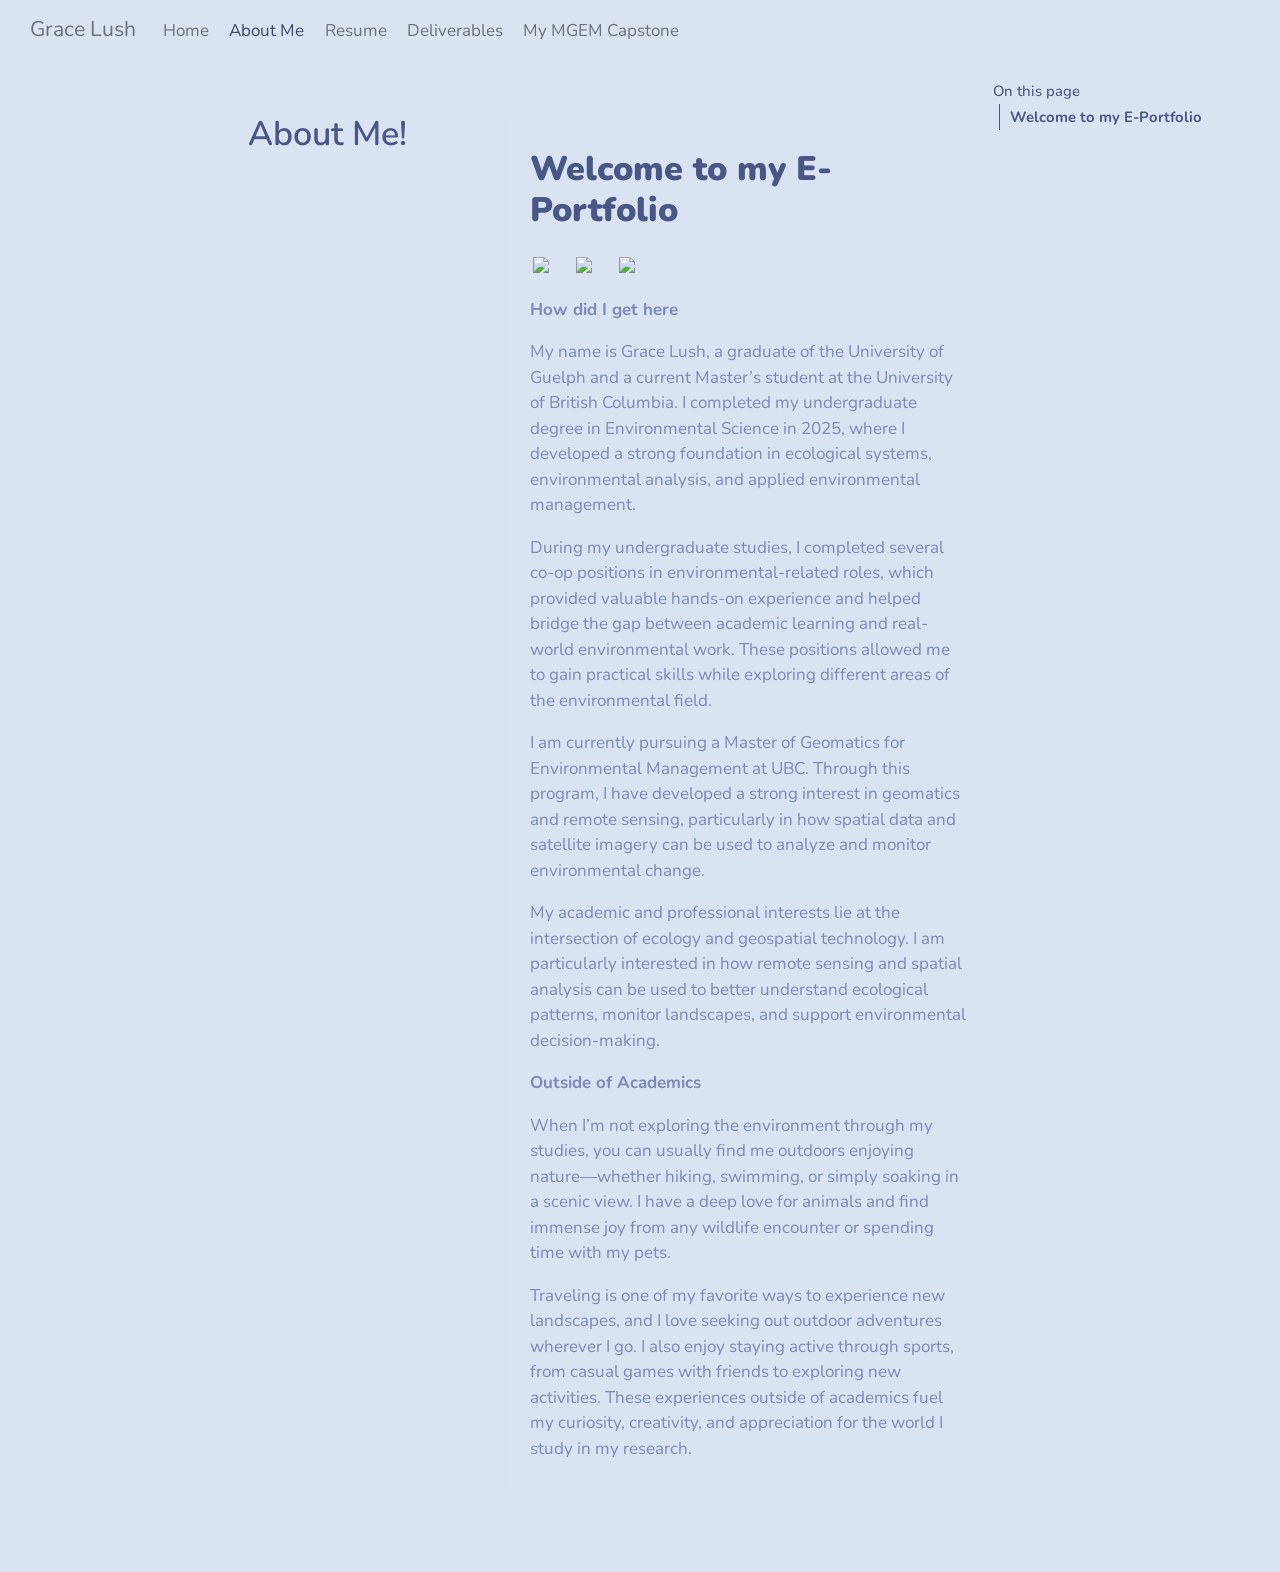
==== aboutme.html @ a7ea05d6 "change" ====
<!DOCTYPE html>
<html xmlns="http://www.w3.org/1999/xhtml" lang="en" xml:lang="en"><head>

<meta charset="utf-8">
<meta name="generator" content="quarto-1.8.27">

<meta name="viewport" content="width=device-width, initial-scale=1.0, user-scalable=yes">


<title>About Me! – Grace Lush</title>
<style>
code{white-space: pre-wrap;}
span.smallcaps{font-variant: small-caps;}
div.columns{display: flex; gap: min(4vw, 1.5em);}
div.column{flex: auto; overflow-x: auto;}
div.hanging-indent{margin-left: 1.5em; text-indent: -1.5em;}
ul.task-list{list-style: none;}
ul.task-list li input[type="checkbox"] {
  width: 0.8em;
  margin: 0 0.8em 0.2em -1em; /* quarto-specific, see https://github.com/quarto-dev/quarto-cli/issues/4556 */ 
  vertical-align: middle;
}
</style>


<script src="site_libs/quarto-nav/quarto-nav.js"></script>
<script src="site_libs/quarto-nav/headroom.min.js"></script>
<script src="site_libs/clipboard/clipboard.min.js"></script>
<script src="site_libs/quarto-search/autocomplete.umd.js"></script>
<script src="site_libs/quarto-search/fuse.min.js"></script>
<script src="site_libs/quarto-search/quarto-search.js"></script>
<meta name="quarto:offset" content="./">
<script src="site_libs/quarto-html/quarto.js" type="module"></script>
<script src="site_libs/quarto-html/tabsets/tabsets.js" type="module"></script>
<script src="site_libs/quarto-html/axe/axe-check.js" type="module"></script>
<script src="site_libs/quarto-html/popper.min.js"></script>
<script src="site_libs/quarto-html/tippy.umd.min.js"></script>
<link href="site_libs/quarto-html/tippy.css" rel="stylesheet">
<link href="site_libs/quarto-html/quarto-syntax-highlighting-ed96de9b727972fe78a7b5d16c58bf87.css" rel="stylesheet" id="quarto-text-highlighting-styles">
<script src="site_libs/bootstrap/bootstrap.min.js"></script>
<link href="site_libs/bootstrap/bootstrap-icons.css" rel="stylesheet">
<link href="site_libs/bootstrap/bootstrap-9dd7bf4d922e1fb5065d7fea8f52941c.min.css" rel="stylesheet" append-hash="true" id="quarto-bootstrap" data-mode="light">
<script id="quarto-search-options" type="application/json">{
  "location": "navbar",
  "copy-button": false,
  "collapse-after": 3,
  "panel-placement": "end",
  "type": "overlay",
  "limit": 50,
  "keyboard-shortcut": [
    "f",
    "/",
    "s"
  ],
  "show-item-context": false,
  "language": {
    "search-no-results-text": "No results",
    "search-matching-documents-text": "matching documents",
    "search-copy-link-title": "Copy link to search",
    "search-hide-matches-text": "Hide additional matches",
    "search-more-match-text": "more match in this document",
    "search-more-matches-text": "more matches in this document",
    "search-clear-button-title": "Clear",
    "search-text-placeholder": "",
    "search-detached-cancel-button-title": "Cancel",
    "search-submit-button-title": "Submit",
    "search-label": "Search"
  }
}</script>


<link rel="stylesheet" href="styles.css">
</head>

<body class="nav-fixed quarto-light">

<div id="quarto-search-results"></div>
  <header id="quarto-header" class="headroom fixed-top">
    <nav class="navbar navbar-expand-lg " data-bs-theme="dark">
      <div class="navbar-container container-fluid">
      <div class="navbar-brand-container mx-auto">
    <a class="navbar-brand" href="./index.html">
    <span class="navbar-title">Grace Lush</span>
    </a>
  </div>
            <div id="quarto-search" class="" title="Search"></div>
          <button class="navbar-toggler" type="button" data-bs-toggle="collapse" data-bs-target="#navbarCollapse" aria-controls="navbarCollapse" role="menu" aria-expanded="false" aria-label="Toggle navigation" onclick="if (window.quartoToggleHeadroom) { window.quartoToggleHeadroom(); }">
  <span class="navbar-toggler-icon"></span>
</button>
          <div class="collapse navbar-collapse" id="navbarCollapse">
            <ul class="navbar-nav navbar-nav-scroll me-auto">
  <li class="nav-item">
    <a class="nav-link" href="./index.html"> 
<span class="menu-text">Home</span></a>
  </li>  
  <li class="nav-item">
    <a class="nav-link active" href="./aboutme.html" aria-current="page"> 
<span class="menu-text">About Me</span></a>
  </li>  
  <li class="nav-item">
    <a class="nav-link" href="./resume.html"> 
<span class="menu-text">Resume</span></a>
  </li>  
  <li class="nav-item">
    <a class="nav-link" href="./publications.html"> 
<span class="menu-text">Deliverables</span></a>
  </li>  
  <li class="nav-item">
    <a class="nav-link" href="./content.html"> 
<span class="menu-text">My MGEM Capstone</span></a>
  </li>  
</ul>
          </div> <!-- /navcollapse -->
            <div class="quarto-navbar-tools">
</div>
      </div> <!-- /container-fluid -->
    </nav>
</header>
<!-- content -->
<div id="quarto-content" class="quarto-container page-columns page-rows-contents page-layout-article page-navbar">
<!-- sidebar -->
<!-- margin-sidebar -->
    <div id="quarto-margin-sidebar" class="sidebar margin-sidebar">
        <nav id="TOC" role="doc-toc" class="toc-active">
    <h2 id="toc-title">On this page</h2>
  <ul>
  <li><a href="#welcome-to-my-e-portfolio" id="toc-welcome-to-my-e-portfolio" class="nav-link active" data-scroll-target="#welcome-to-my-e-portfolio"><strong>Welcome to my E-Portfolio</strong></a></li>
  </ul>
</nav>
    </div>
<!-- main -->
<div class="quarto-about-trestles">
  <div class="about-entity">
<header id="title-block-header" class="quarto-title-block default">
<div class="quarto-title">
<h1 class="title">About Me!</h1>
</div>
<div class="quarto-title-meta">
  </div>
</header>
  </div>
  <div class="about-contents"><main class="content" id="quarto-document-content">

<section id="welcome-to-my-e-portfolio" class="level1">
<h1><strong>Welcome to my E-Portfolio</strong></h1>
<div class="grid quarto-layout-panel" data-layout-ncol="3">
<div class="quarto-layout-row">
<div class="quarto-layout-cell" style="flex-basis: 33.3%;justify-content: center;">
<p><img src="C:/Users/lushg123.stu/Desktop/GIT/E-Portfolio/images/penny1.png" class="img-fluid"></p>
</div>
<div class="quarto-layout-cell" style="flex-basis: 33.3%;justify-content: center;">
<p><img src="C:/Users/lushg123.stu/Desktop/GIT/E-Portfolio/images/grad.jpeg" class="img-fluid"></p>
</div>
<div class="quarto-layout-cell" style="flex-basis: 33.3%;justify-content: center;">
<p><img src="C:/Users/lushg123.stu/Desktop/GIT/E-Portfolio/images/Photos%20for%20portfolio/processed-0AF6773D-BD33-40F9-88D4-9371A02CCCED.jpeg" class="img-fluid"></p>
</div>
</div>
</div>
<p><strong>How did I get here</strong></p>
<p>My name is Grace Lush, a graduate of the University of Guelph and a current Master’s student at the University of British Columbia. I completed my undergraduate degree in Environmental Science in 2025, where I developed a strong foundation in ecological systems, environmental analysis, and applied environmental management.</p>
<p>During my undergraduate studies, I completed several co-op positions in environmental-related roles, which provided valuable hands-on experience and helped bridge the gap between academic learning and real-world environmental work. These positions allowed me to gain practical skills while exploring different areas of the environmental field.</p>
<p>I am currently pursuing a Master of Geomatics for Environmental Management at UBC. Through this program, I have developed a strong interest in geomatics and remote sensing, particularly in how spatial data and satellite imagery can be used to analyze and monitor environmental change.</p>
<p>My academic and professional interests lie at the intersection of ecology and geospatial technology. I am particularly interested in how remote sensing and spatial analysis can be used to better understand ecological patterns, monitor landscapes, and support environmental decision-making.</p>
<p><strong>Outside of Academics</strong></p>
<p>When I’m not exploring the environment through my studies, you can usually find me outdoors enjoying nature—whether hiking, swimming, or simply soaking in a scenic view. I have a deep love for animals and find immense joy from any wildlife encounter or spending time with my pets.</p>
<p>Traveling is one of my favorite ways to experience new landscapes, and I love seeking out outdoor adventures wherever I go. I also enjoy staying active through sports, from casual games with friends to exploring new activities. These experiences outside of academics fuel my curiosity, creativity, and appreciation for the world I study in my research.</p>


</section>
</main></div>
</div>
 <!-- /main -->
<script id="quarto-html-after-body" type="application/javascript">
  window.document.addEventListener("DOMContentLoaded", function (event) {
    const isCodeAnnotation = (el) => {
      for (const clz of el.classList) {
        if (clz.startsWith('code-annotation-')) {                     
          return true;
        }
      }
      return false;
    }
    const onCopySuccess = function(e) {
      // button target
      const button = e.trigger;
      // don't keep focus
      button.blur();
      // flash "checked"
      button.classList.add('code-copy-button-checked');
      var currentTitle = button.getAttribute("title");
      button.setAttribute("title", "Copied!");
      let tooltip;
      if (window.bootstrap) {
        button.setAttribute("data-bs-toggle", "tooltip");
        button.setAttribute("data-bs-placement", "left");
        button.setAttribute("data-bs-title", "Copied!");
        tooltip = new bootstrap.Tooltip(button, 
          { trigger: "manual", 
            customClass: "code-copy-button-tooltip",
            offset: [0, -8]});
        tooltip.show();    
      }
      setTimeout(function() {
        if (tooltip) {
          tooltip.hide();
          button.removeAttribute("data-bs-title");
          button.removeAttribute("data-bs-toggle");
          button.removeAttribute("data-bs-placement");
        }
        button.setAttribute("title", currentTitle);
        button.classList.remove('code-copy-button-checked');
      }, 1000);
      // clear code selection
      e.clearSelection();
    }
    const getTextToCopy = function(trigger) {
      const outerScaffold = trigger.parentElement.cloneNode(true);
      const codeEl = outerScaffold.querySelector('code');
      for (const childEl of codeEl.children) {
        if (isCodeAnnotation(childEl)) {
          childEl.remove();
        }
      }
      return codeEl.innerText;
    }
    const clipboard = new window.ClipboardJS('.code-copy-button:not([data-in-quarto-modal])', {
      text: getTextToCopy
    });
    clipboard.on('success', onCopySuccess);
    if (window.document.getElementById('quarto-embedded-source-code-modal')) {
      const clipboardModal = new window.ClipboardJS('.code-copy-button[data-in-quarto-modal]', {
        text: getTextToCopy,
        container: window.document.getElementById('quarto-embedded-source-code-modal')
      });
      clipboardModal.on('success', onCopySuccess);
    }
      var localhostRegex = new RegExp(/^(?:http|https):\/\/localhost\:?[0-9]*\//);
      var mailtoRegex = new RegExp(/^mailto:/);
        var filterRegex = new RegExp('/' + window.location.host + '/');
      var isInternal = (href) => {
          return filterRegex.test(href) || localhostRegex.test(href) || mailtoRegex.test(href);
      }
      // Inspect non-navigation links and adorn them if external
     var links = window.document.querySelectorAll('a[href]:not(.nav-link):not(.navbar-brand):not(.toc-action):not(.sidebar-link):not(.sidebar-item-toggle):not(.pagination-link):not(.no-external):not([aria-hidden]):not(.dropdown-item):not(.quarto-navigation-tool):not(.about-link)');
      for (var i=0; i<links.length; i++) {
        const link = links[i];
        if (!isInternal(link.href)) {
          // undo the damage that might have been done by quarto-nav.js in the case of
          // links that we want to consider external
          if (link.dataset.originalHref !== undefined) {
            link.href = link.dataset.originalHref;
          }
        }
      }
    function tippyHover(el, contentFn, onTriggerFn, onUntriggerFn) {
      const config = {
        allowHTML: true,
        maxWidth: 500,
        delay: 100,
        arrow: false,
        appendTo: function(el) {
            return el.parentElement;
        },
        interactive: true,
        interactiveBorder: 10,
        theme: 'quarto',
        placement: 'bottom-start',
      };
      if (contentFn) {
        config.content = contentFn;
      }
      if (onTriggerFn) {
        config.onTrigger = onTriggerFn;
      }
      if (onUntriggerFn) {
        config.onUntrigger = onUntriggerFn;
      }
      window.tippy(el, config); 
    }
    const noterefs = window.document.querySelectorAll('a[role="doc-noteref"]');
    for (var i=0; i<noterefs.length; i++) {
      const ref = noterefs[i];
      tippyHover(ref, function() {
        // use id or data attribute instead here
        let href = ref.getAttribute('data-footnote-href') || ref.getAttribute('href');
        try { href = new URL(href).hash; } catch {}
        const id = href.replace(/^#\/?/, "");
        const note = window.document.getElementById(id);
        if (note) {
          return note.innerHTML;
        } else {
          return "";
        }
      });
    }
    const xrefs = window.document.querySelectorAll('a.quarto-xref');
    const processXRef = (id, note) => {
      // Strip column container classes
      const stripColumnClz = (el) => {
        el.classList.remove("page-full", "page-columns");
        if (el.children) {
          for (const child of el.children) {
            stripColumnClz(child);
          }
        }
      }
      stripColumnClz(note)
      if (id === null || id.startsWith('sec-')) {
        // Special case sections, only their first couple elements
        const container = document.createElement("div");
        if (note.children && note.children.length > 2) {
          container.appendChild(note.children[0].cloneNode(true));
          for (let i = 1; i < note.children.length; i++) {
            const child = note.children[i];
            if (child.tagName === "P" && child.innerText === "") {
              continue;
            } else {
              container.appendChild(child.cloneNode(true));
              break;
            }
          }
          if (window.Quarto?.typesetMath) {
            window.Quarto.typesetMath(container);
          }
          return container.innerHTML
        } else {
          if (window.Quarto?.typesetMath) {
            window.Quarto.typesetMath(note);
          }
          return note.innerHTML;
        }
      } else {
        // Remove any anchor links if they are present
        const anchorLink = note.querySelector('a.anchorjs-link');
        if (anchorLink) {
          anchorLink.remove();
        }
        if (window.Quarto?.typesetMath) {
          window.Quarto.typesetMath(note);
        }
        if (note.classList.contains("callout")) {
          return note.outerHTML;
        } else {
          return note.innerHTML;
        }
      }
    }
    for (var i=0; i<xrefs.length; i++) {
      const xref = xrefs[i];
      tippyHover(xref, undefined, function(instance) {
        instance.disable();
        let url = xref.getAttribute('href');
        let hash = undefined; 
        if (url.startsWith('#')) {
          hash = url;
        } else {
          try { hash = new URL(url).hash; } catch {}
        }
        if (hash) {
          const id = hash.replace(/^#\/?/, "");
          const note = window.document.getElementById(id);
          if (note !== null) {
            try {
              const html = processXRef(id, note.cloneNode(true));
              instance.setContent(html);
            } finally {
              instance.enable();
              instance.show();
            }
          } else {
            // See if we can fetch this
            fetch(url.split('#')[0])
            .then(res => res.text())
            .then(html => {
              const parser = new DOMParser();
              const htmlDoc = parser.parseFromString(html, "text/html");
              const note = htmlDoc.getElementById(id);
              if (note !== null) {
                const html = processXRef(id, note);
                instance.setContent(html);
              } 
            }).finally(() => {
              instance.enable();
              instance.show();
            });
          }
        } else {
          // See if we can fetch a full url (with no hash to target)
          // This is a special case and we should probably do some content thinning / targeting
          fetch(url)
          .then(res => res.text())
          .then(html => {
            const parser = new DOMParser();
            const htmlDoc = parser.parseFromString(html, "text/html");
            const note = htmlDoc.querySelector('main.content');
            if (note !== null) {
              // This should only happen for chapter cross references
              // (since there is no id in the URL)
              // remove the first header
              if (note.children.length > 0 && note.children[0].tagName === "HEADER") {
                note.children[0].remove();
              }
              const html = processXRef(null, note);
              instance.setContent(html);
            } 
          }).finally(() => {
            instance.enable();
            instance.show();
          });
        }
      }, function(instance) {
      });
    }
        let selectedAnnoteEl;
        const selectorForAnnotation = ( cell, annotation) => {
          let cellAttr = 'data-code-cell="' + cell + '"';
          let lineAttr = 'data-code-annotation="' +  annotation + '"';
          const selector = 'span[' + cellAttr + '][' + lineAttr + ']';
          return selector;
        }
        const selectCodeLines = (annoteEl) => {
          const doc = window.document;
          const targetCell = annoteEl.getAttribute("data-target-cell");
          const targetAnnotation = annoteEl.getAttribute("data-target-annotation");
          const annoteSpan = window.document.querySelector(selectorForAnnotation(targetCell, targetAnnotation));
          const lines = annoteSpan.getAttribute("data-code-lines").split(",");
          const lineIds = lines.map((line) => {
            return targetCell + "-" + line;
          })
          let top = null;
          let height = null;
          let parent = null;
          if (lineIds.length > 0) {
              //compute the position of the single el (top and bottom and make a div)
              const el = window.document.getElementById(lineIds[0]);
              top = el.offsetTop;
              height = el.offsetHeight;
              parent = el.parentElement.parentElement;
            if (lineIds.length > 1) {
              const lastEl = window.document.getElementById(lineIds[lineIds.length - 1]);
              const bottom = lastEl.offsetTop + lastEl.offsetHeight;
              height = bottom - top;
            }
            if (top !== null && height !== null && parent !== null) {
              // cook up a div (if necessary) and position it 
              let div = window.document.getElementById("code-annotation-line-highlight");
              if (div === null) {
                div = window.document.createElement("div");
                div.setAttribute("id", "code-annotation-line-highlight");
                div.style.position = 'absolute';
                parent.appendChild(div);
              }
              div.style.top = top - 2 + "px";
              div.style.height = height + 4 + "px";
              div.style.left = 0;
              let gutterDiv = window.document.getElementById("code-annotation-line-highlight-gutter");
              if (gutterDiv === null) {
                gutterDiv = window.document.createElement("div");
                gutterDiv.setAttribute("id", "code-annotation-line-highlight-gutter");
                gutterDiv.style.position = 'absolute';
                const codeCell = window.document.getElementById(targetCell);
                const gutter = codeCell.querySelector('.code-annotation-gutter');
                gutter.appendChild(gutterDiv);
              }
              gutterDiv.style.top = top - 2 + "px";
              gutterDiv.style.height = height + 4 + "px";
            }
            selectedAnnoteEl = annoteEl;
          }
        };
        const unselectCodeLines = () => {
          const elementsIds = ["code-annotation-line-highlight", "code-annotation-line-highlight-gutter"];
          elementsIds.forEach((elId) => {
            const div = window.document.getElementById(elId);
            if (div) {
              div.remove();
            }
          });
          selectedAnnoteEl = undefined;
        };
          // Handle positioning of the toggle
      window.addEventListener(
        "resize",
        throttle(() => {
          elRect = undefined;
          if (selectedAnnoteEl) {
            selectCodeLines(selectedAnnoteEl);
          }
        }, 10)
      );
      function throttle(fn, ms) {
      let throttle = false;
      let timer;
        return (...args) => {
          if(!throttle) { // first call gets through
              fn.apply(this, args);
              throttle = true;
          } else { // all the others get throttled
              if(timer) clearTimeout(timer); // cancel #2
              timer = setTimeout(() => {
                fn.apply(this, args);
                timer = throttle = false;
              }, ms);
          }
        };
      }
        // Attach click handler to the DT
        const annoteDls = window.document.querySelectorAll('dt[data-target-cell]');
        for (const annoteDlNode of annoteDls) {
          annoteDlNode.addEventListener('click', (event) => {
            const clickedEl = event.target;
            if (clickedEl !== selectedAnnoteEl) {
              unselectCodeLines();
              const activeEl = window.document.querySelector('dt[data-target-cell].code-annotation-active');
              if (activeEl) {
                activeEl.classList.remove('code-annotation-active');
              }
              selectCodeLines(clickedEl);
              clickedEl.classList.add('code-annotation-active');
            } else {
              // Unselect the line
              unselectCodeLines();
              clickedEl.classList.remove('code-annotation-active');
            }
          });
        }
    const findCites = (el) => {
      const parentEl = el.parentElement;
      if (parentEl) {
        const cites = parentEl.dataset.cites;
        if (cites) {
          return {
            el,
            cites: cites.split(' ')
          };
        } else {
          return findCites(el.parentElement)
        }
      } else {
        return undefined;
      }
    };
    var bibliorefs = window.document.querySelectorAll('a[role="doc-biblioref"]');
    for (var i=0; i<bibliorefs.length; i++) {
      const ref = bibliorefs[i];
      const citeInfo = findCites(ref);
      if (citeInfo) {
        tippyHover(citeInfo.el, function() {
          var popup = window.document.createElement('div');
          citeInfo.cites.forEach(function(cite) {
            var citeDiv = window.document.createElement('div');
            citeDiv.classList.add('hanging-indent');
            citeDiv.classList.add('csl-entry');
            var biblioDiv = window.document.getElementById('ref-' + cite);
            if (biblioDiv) {
              citeDiv.innerHTML = biblioDiv.innerHTML;
            }
            popup.appendChild(citeDiv);
          });
          return popup.innerHTML;
        });
      }
    }
  });
  </script>
</div> <!-- /content -->




</body></html>
---- site_libs/quarto-html/quarto-syntax-highlighting-ed96de9b727972fe78a7b5d16c58bf87.css ----
/* quarto syntax highlight colors */
:root {
  --quarto-hl-ot-color: #003B4F;
  --quarto-hl-at-color: #657422;
  --quarto-hl-ss-color: #20794D;
  --quarto-hl-an-color: #5E5E5E;
  --quarto-hl-fu-color: #4758AB;
  --quarto-hl-st-color: #20794D;
  --quarto-hl-cf-color: #003B4F;
  --quarto-hl-op-color: #5E5E5E;
  --quarto-hl-er-color: #AD0000;
  --quarto-hl-bn-color: #AD0000;
  --quarto-hl-al-color: #AD0000;
  --quarto-hl-va-color: #111111;
  --quarto-hl-bu-color: inherit;
  --quarto-hl-ex-color: inherit;
  --quarto-hl-pp-color: #AD0000;
  --quarto-hl-in-color: #5E5E5E;
  --quarto-hl-vs-color: #20794D;
  --quarto-hl-wa-color: #5E5E5E;
  --quarto-hl-do-color: #5E5E5E;
  --quarto-hl-im-color: #00769E;
  --quarto-hl-ch-color: #20794D;
  --quarto-hl-dt-color: #AD0000;
  --quarto-hl-fl-color: #AD0000;
  --quarto-hl-co-color: #5E5E5E;
  --quarto-hl-cv-color: #5E5E5E;
  --quarto-hl-cn-color: #8f5902;
  --quarto-hl-sc-color: #5E5E5E;
  --quarto-hl-dv-color: #AD0000;
  --quarto-hl-kw-color: #003B4F;
}

/* other quarto variables */
:root {
  --quarto-font-monospace: SFMono-Regular, Menlo, Monaco, Consolas, "Liberation Mono", "Courier New", monospace;
}

/* syntax highlight based on Pandoc's rules */
pre > code.sourceCode > span {
  color: #003B4F;
}

code.sourceCode > span {
  color: #003B4F;
}

div.sourceCode,
div.sourceCode pre.sourceCode {
  color: #003B4F;
}

/* Normal */
code span {
  color: #003B4F;
}

/* Alert */
code span.al {
  color: #AD0000;
  font-style: inherit;
}

/* Annotation */
code span.an {
  color: #5E5E5E;
  font-style: inherit;
}

/* Attribute */
code span.at {
  color: #657422;
  font-style: inherit;
}

/* BaseN */
code span.bn {
  color: #AD0000;
  font-style: inherit;
}

/* BuiltIn */
code span.bu {
  font-style: inherit;
}

/* ControlFlow */
code span.cf {
  color: #003B4F;
  font-weight: bold;
  font-style: inherit;
}

/* Char */
code span.ch {
  color: #20794D;
  font-style: inherit;
}

/* Constant */
code span.cn {
  color: #8f5902;
  font-style: inherit;
}

/* Comment */
code span.co {
  color: #5E5E5E;
  font-style: inherit;
}

/* CommentVar */
code span.cv {
  color: #5E5E5E;
  font-style: italic;
}

/* Documentation */
code span.do {
  color: #5E5E5E;
  font-style: italic;
}

/* DataType */
code span.dt {
  color: #AD0000;
  font-style: inherit;
}

/* DecVal */
code span.dv {
  color: #AD0000;
  font-style: inherit;
}

/* Error */
code span.er {
  color: #AD0000;
  font-style: inherit;
}

/* Extension */
code span.ex {
  font-style: inherit;
}

/* Float */
code span.fl {
  color: #AD0000;
  font-style: inherit;
}

/* Function */
code span.fu {
  color: #4758AB;
  font-style: inherit;
}

/* Import */
code span.im {
  color: #00769E;
  font-style: inherit;
}

/* Information */
code span.in {
  color: #5E5E5E;
  font-style: inherit;
}

/* Keyword */
code span.kw {
  color: #003B4F;
  font-weight: bold;
  font-style: inherit;
}

/* Operator */
code span.op {
  color: #5E5E5E;
  font-style: inherit;
}

/* Other */
code span.ot {
  color: #003B4F;
  font-style: inherit;
}

/* Preprocessor */
code span.pp {
  color: #AD0000;
  font-style: inherit;
}

/* SpecialChar */
code span.sc {
  color: #5E5E5E;
  font-style: inherit;
}

/* SpecialString */
code span.ss {
  color: #20794D;
  font-style: inherit;
}

/* String */
code span.st {
  color: #20794D;
  font-style: inherit;
}

/* Variable */
code span.va {
  color: #111111;
  font-style: inherit;
}

/* VerbatimString */
code span.vs {
  color: #20794D;
  font-style: inherit;
}

/* Warning */
code span.wa {
  color: #5E5E5E;
  font-style: italic;
}

.prevent-inlining {
  content: "</";
}

/*# sourceMappingURL=0920dd6d7437995b8cdf7429764427b1.css.map */
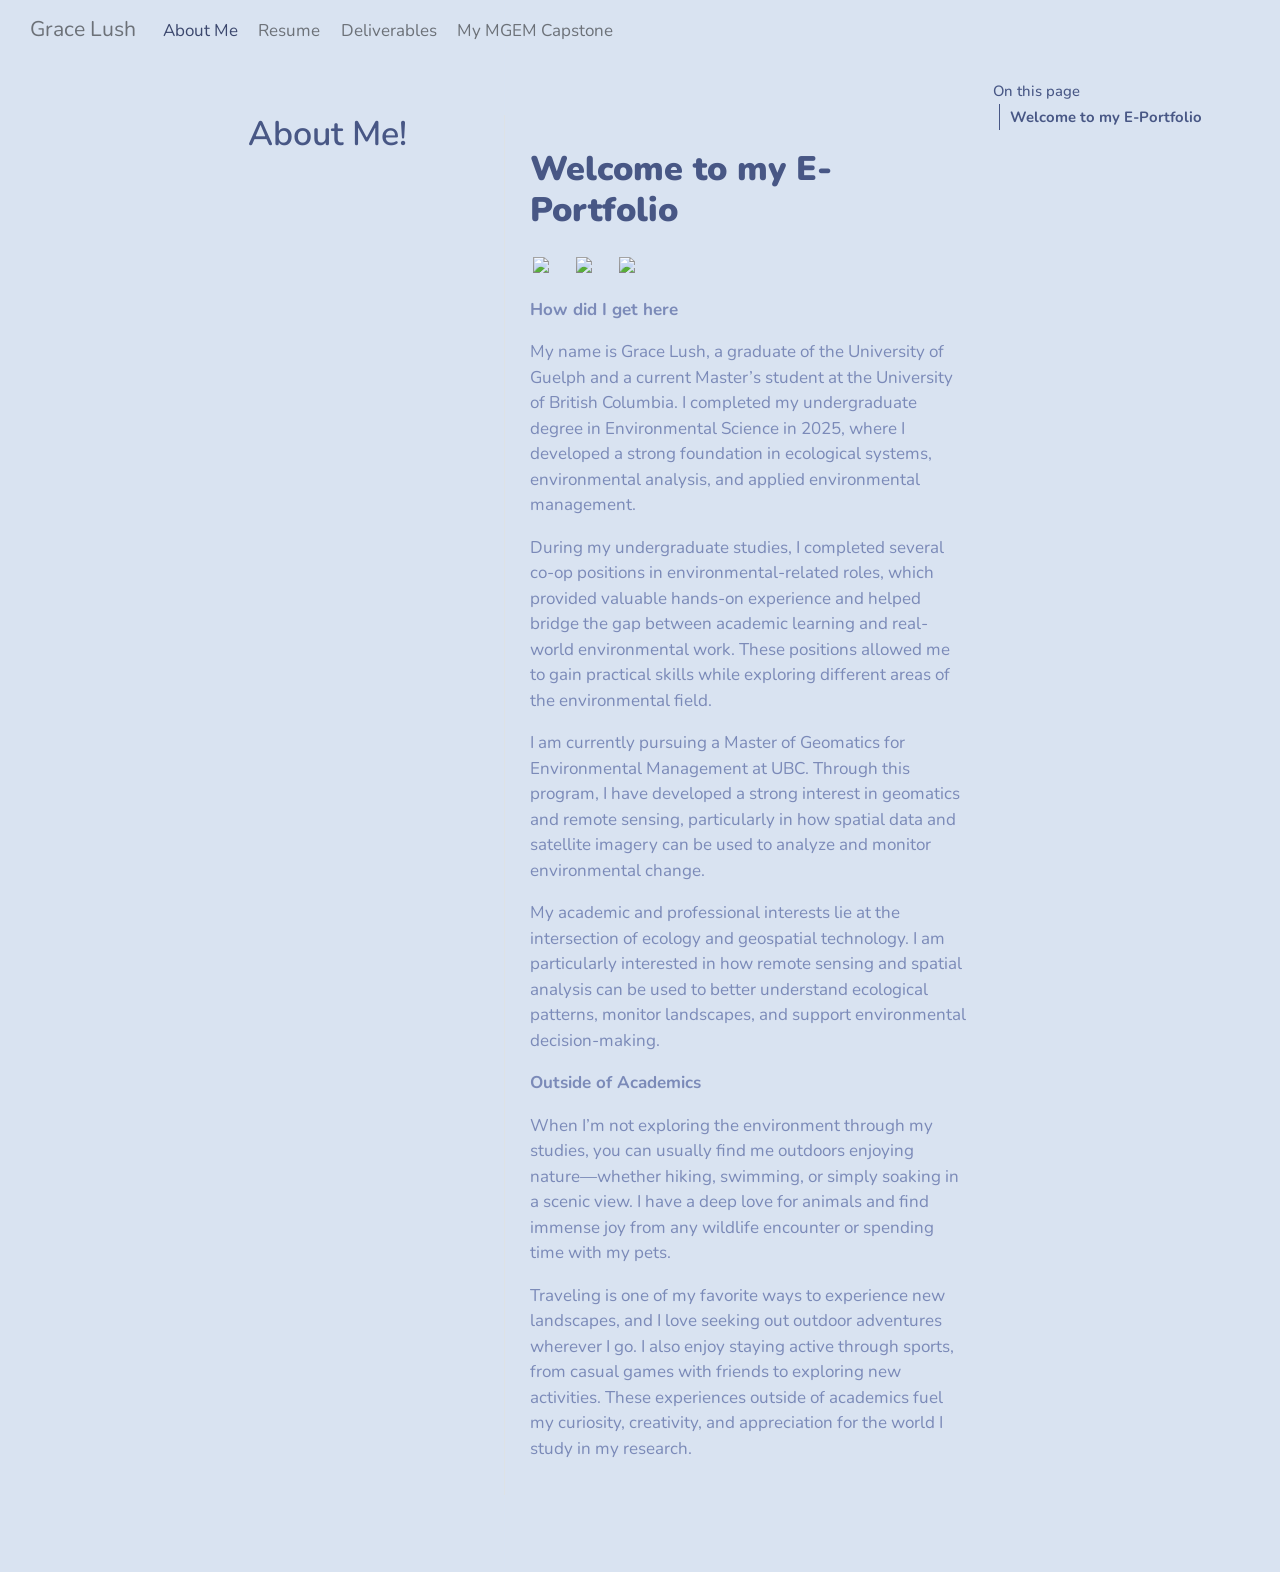
==== commit 39158e11: "yews" ====
--- a/aboutme.html
+++ b/aboutme.html
@@ -90,10 +90,6 @@
           <div class="collapse navbar-collapse" id="navbarCollapse">
             <ul class="navbar-nav navbar-nav-scroll me-auto">
   <li class="nav-item">
-    <a class="nav-link" href="./index.html"> 
-<span class="menu-text">Home</span></a>
-  </li>  
-  <li class="nav-item">
     <a class="nav-link active" href="./aboutme.html" aria-current="page"> 
 <span class="menu-text">About Me</span></a>
   </li>  
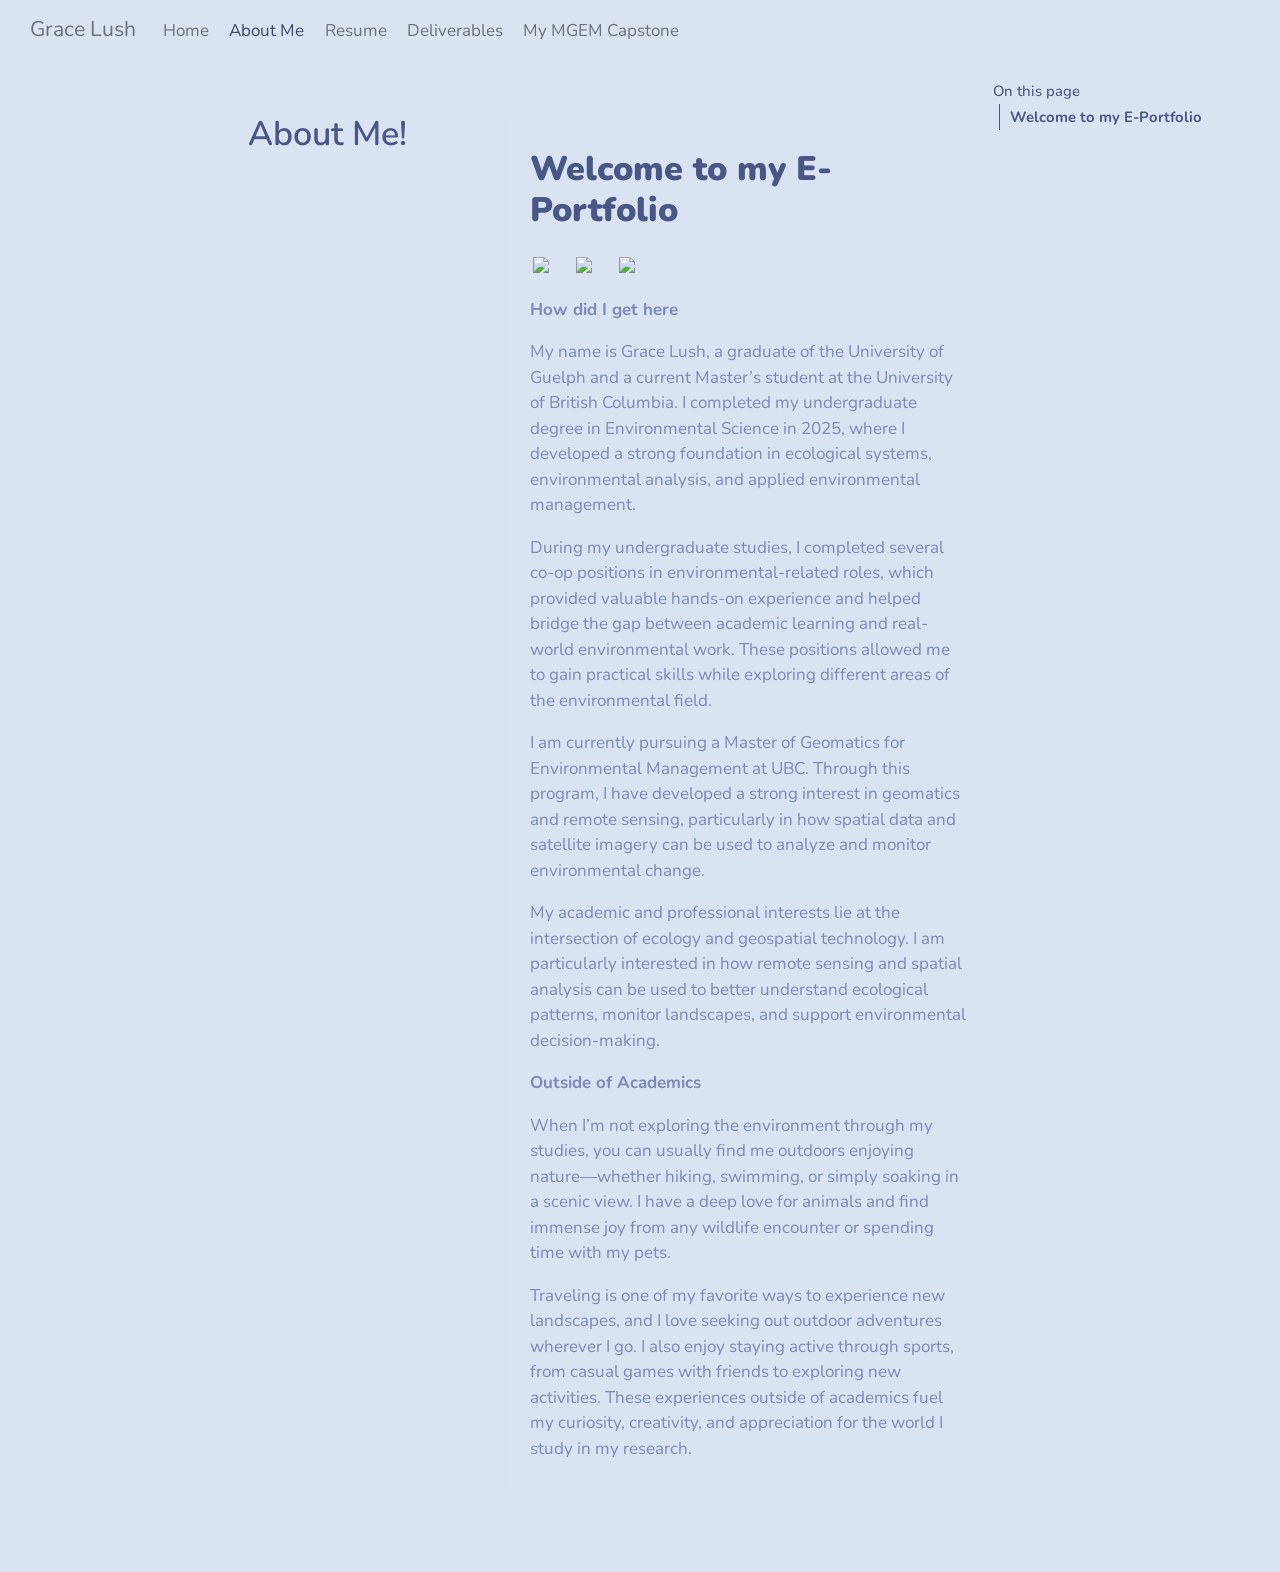
==== commit 06042332: "commit" ====
--- a/aboutme.html
+++ b/aboutme.html
@@ -90,6 +90,10 @@
           <div class="collapse navbar-collapse" id="navbarCollapse">
             <ul class="navbar-nav navbar-nav-scroll me-auto">
   <li class="nav-item">
+    <a class="nav-link" href="./index.html"> 
+<span class="menu-text">Home</span></a>
+  </li>  
+  <li class="nav-item">
     <a class="nav-link active" href="./aboutme.html" aria-current="page"> 
 <span class="menu-text">About Me</span></a>
   </li>  
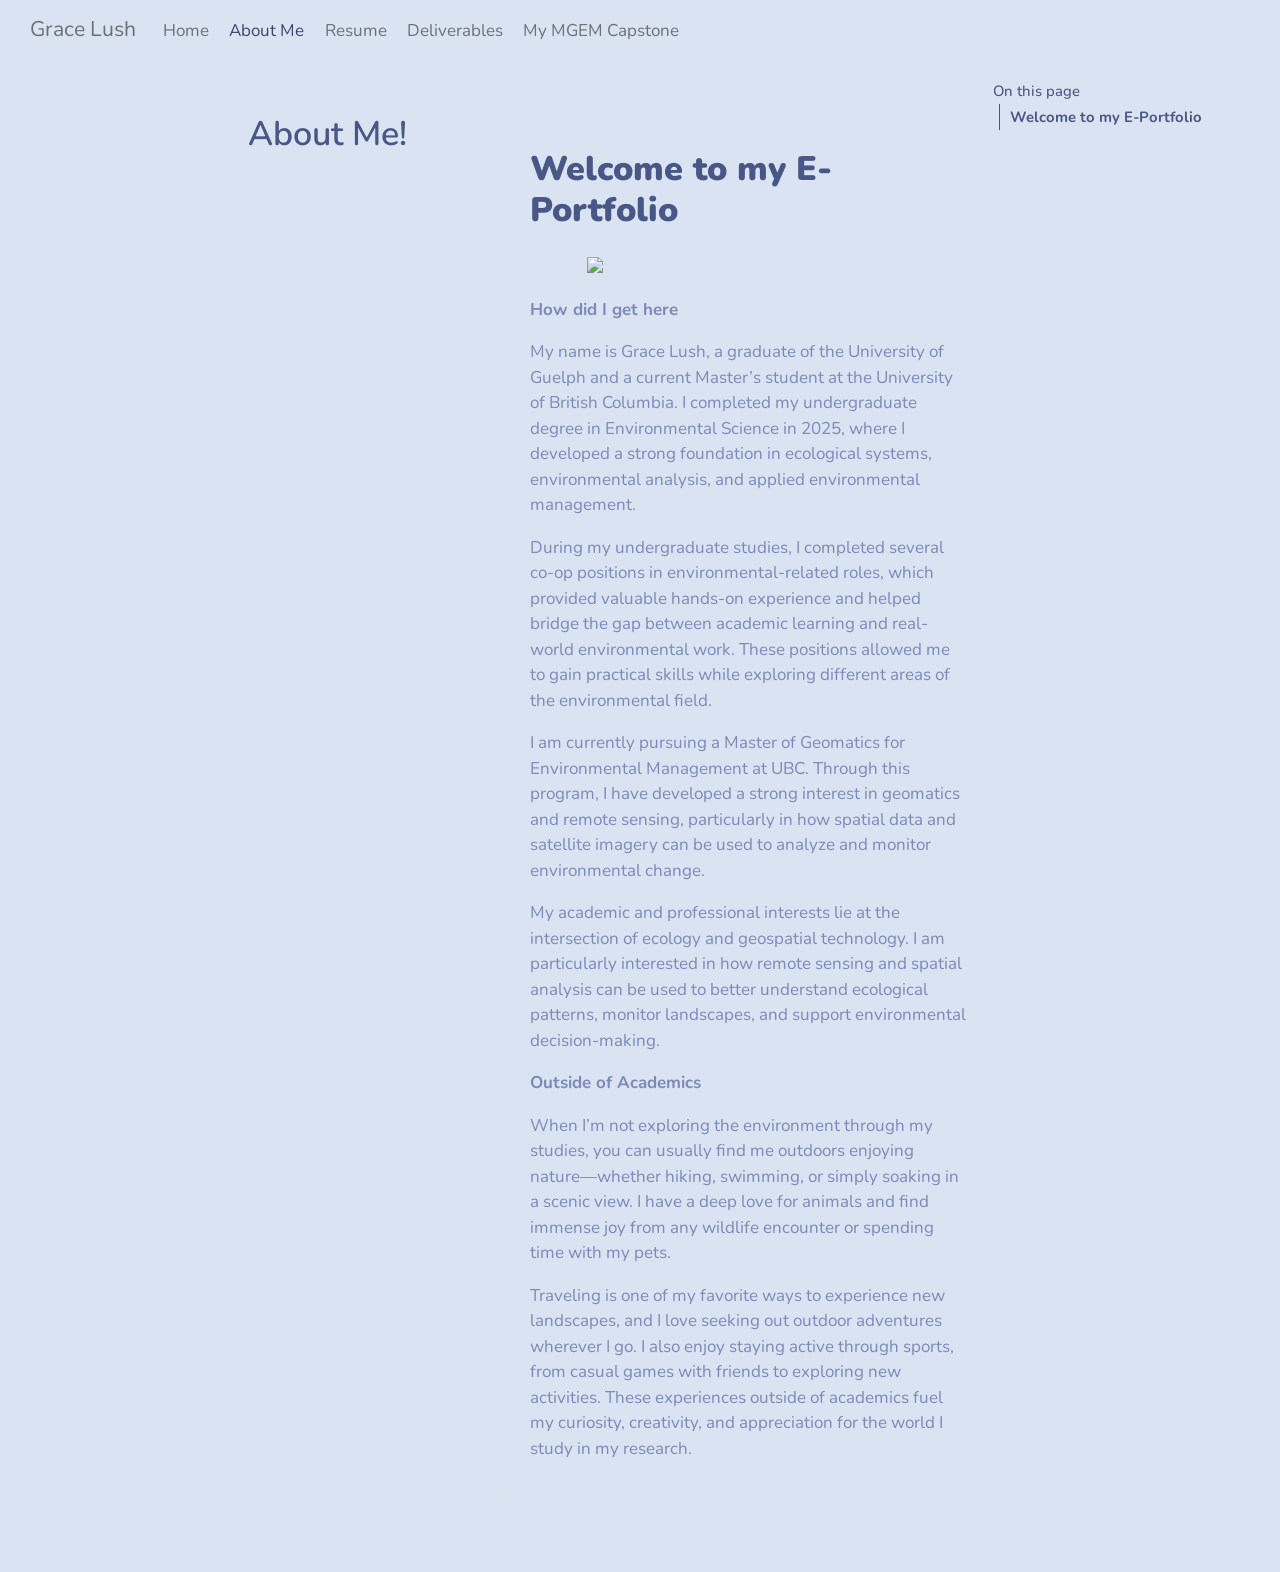
==== commit 3db153f8: "adding my photos" ====
--- a/aboutme.html
+++ b/aboutme.html
@@ -146,13 +146,13 @@
 <div class="grid quarto-layout-panel" data-layout-ncol="3">
 <div class="quarto-layout-row">
 <div class="quarto-layout-cell" style="flex-basis: 33.3%;justify-content: center;">
-<p><img src="C:/Users/lushg123.stu/Desktop/GIT/E-Portfolio/images/penny1.png" class="img-fluid"></p>
+<p><img src="images/penny1.png" class="img-fluid"></p>
 </div>
 <div class="quarto-layout-cell" style="flex-basis: 33.3%;justify-content: center;">
-<p><img src="C:/Users/lushg123.stu/Desktop/GIT/E-Portfolio/images/grad.jpeg" class="img-fluid"></p>
+<p><img src="images/grad.jpeg" class="img-fluid"></p>
 </div>
 <div class="quarto-layout-cell" style="flex-basis: 33.3%;justify-content: center;">
-<p><img src="C:/Users/lushg123.stu/Desktop/GIT/E-Portfolio/images/Photos%20for%20portfolio/processed-0AF6773D-BD33-40F9-88D4-9371A02CCCED.jpeg" class="img-fluid"></p>
+<p><img src="images/processed-0AF6773D-BD33-40F9-88D4-9371A02CCCED.jpeg" class="img-fluid"></p>
 </div>
 </div>
 </div>
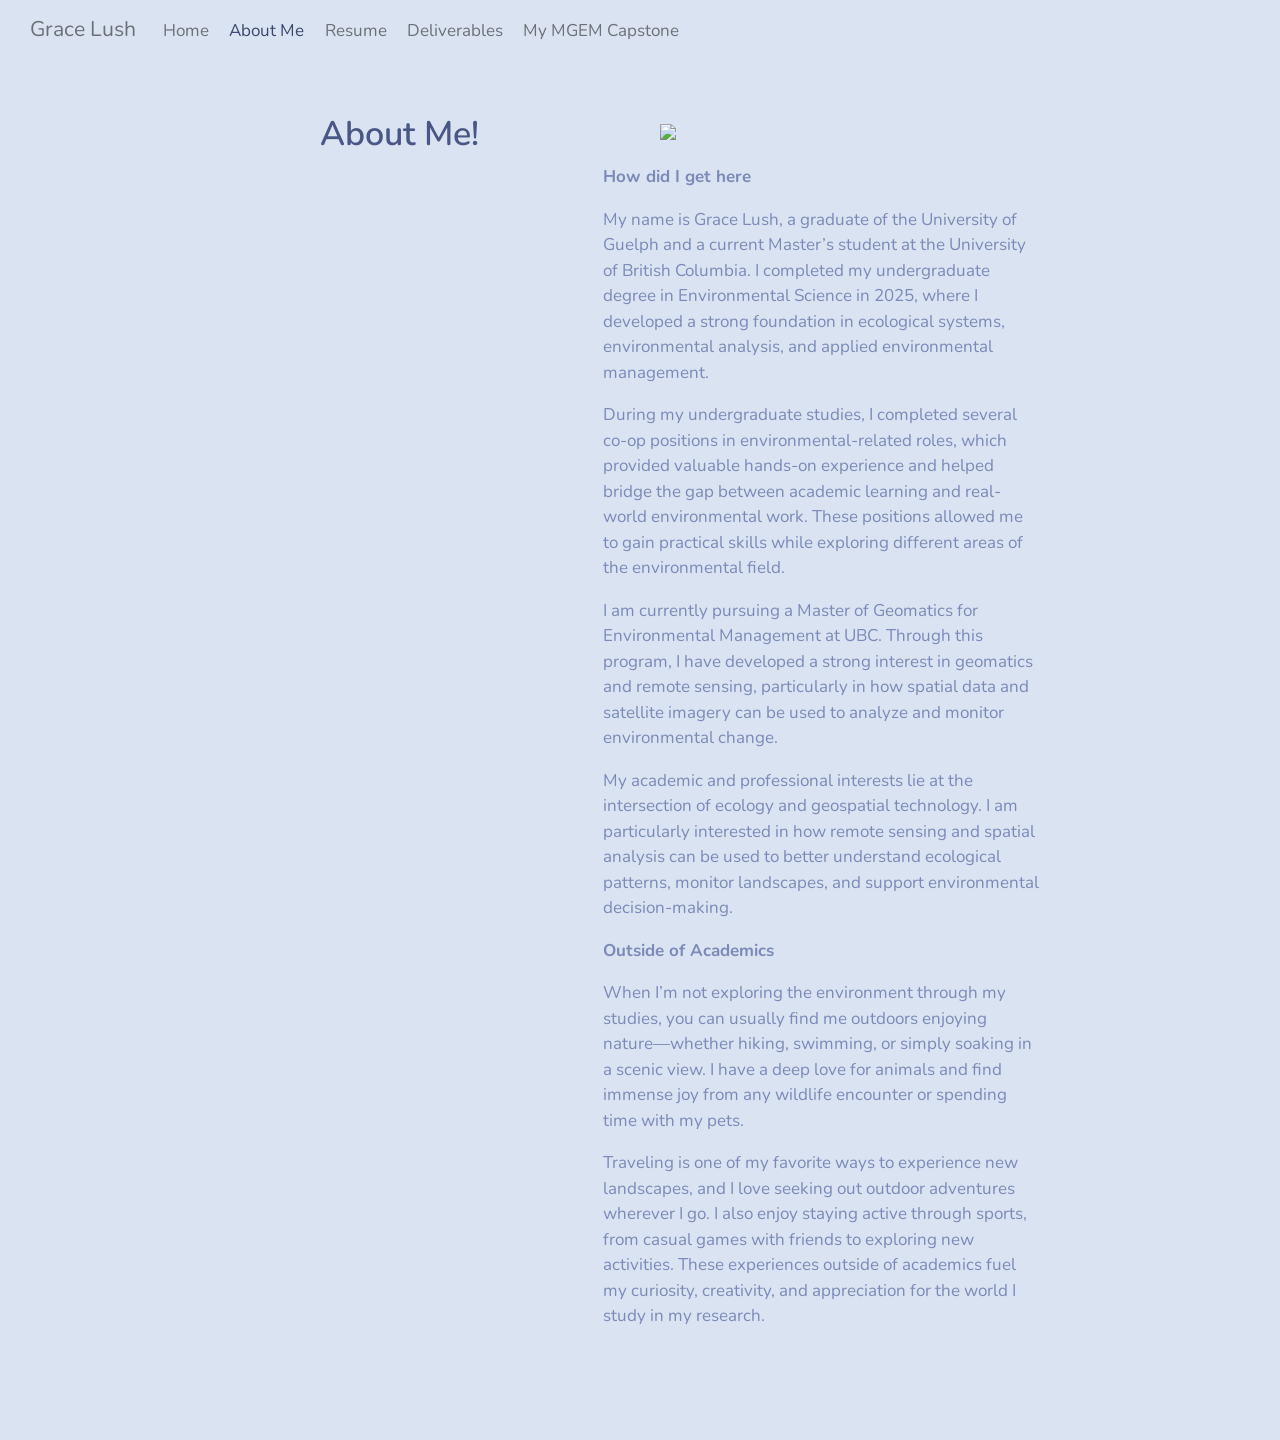
==== commit a63867a1: "changing the photos again" ====
--- a/aboutme.html
+++ b/aboutme.html
@@ -72,7 +72,7 @@
 <link rel="stylesheet" href="styles.css">
 </head>
 
-<body class="nav-fixed quarto-light">
+<body class="nav-fixed fullcontent quarto-light">
 
 <div id="quarto-search-results"></div>
   <header id="quarto-header" class="headroom fixed-top">
@@ -120,14 +120,7 @@
 <div id="quarto-content" class="quarto-container page-columns page-rows-contents page-layout-article page-navbar">
 <!-- sidebar -->
 <!-- margin-sidebar -->
-    <div id="quarto-margin-sidebar" class="sidebar margin-sidebar">
-        <nav id="TOC" role="doc-toc" class="toc-active">
-    <h2 id="toc-title">On this page</h2>
-  <ul>
-  <li><a href="#welcome-to-my-e-portfolio" id="toc-welcome-to-my-e-portfolio" class="nav-link active" data-scroll-target="#welcome-to-my-e-portfolio"><strong>Welcome to my E-Portfolio</strong></a></li>
-  </ul>
-</nav>
-    </div>
+    
 <!-- main -->
 <div class="quarto-about-trestles">
   <div class="about-entity">
@@ -140,9 +133,6 @@
 </header>
   </div>
   <div class="about-contents"><main class="content" id="quarto-document-content">
-
-<section id="welcome-to-my-e-portfolio" class="level1">
-<h1><strong>Welcome to my E-Portfolio</strong></h1>
 <div class="grid quarto-layout-panel" data-layout-ncol="3">
 <div class="quarto-layout-row">
 <div class="quarto-layout-cell" style="flex-basis: 33.3%;justify-content: center;">
@@ -166,7 +156,6 @@
 <p>Traveling is one of my favorite ways to experience new landscapes, and I love seeking out outdoor adventures wherever I go. I also enjoy staying active through sports, from casual games with friends to exploring new activities. These experiences outside of academics fuel my curiosity, creativity, and appreciation for the world I study in my research.</p>
 
 
-</section>
 </main></div>
 </div>
  <!-- /main -->
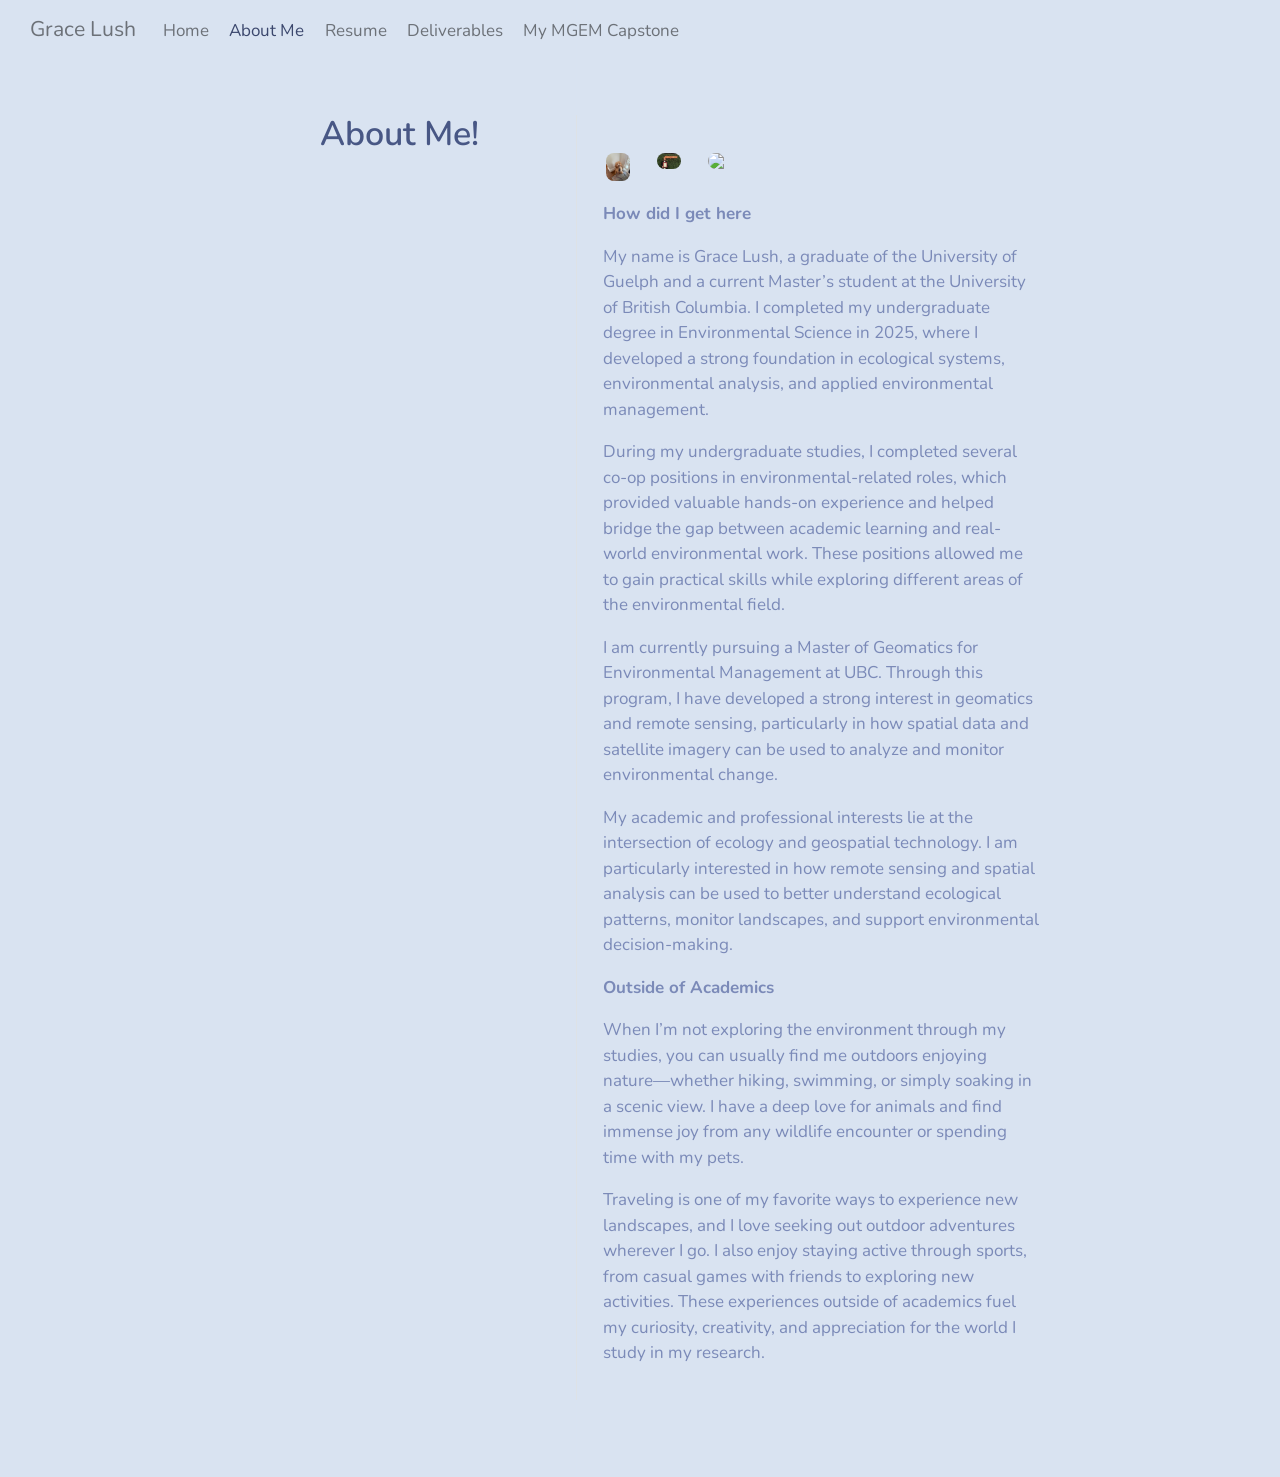
==== commit a806f3d0: "change the picture size" ====
--- a/aboutme.html
+++ b/aboutme.html
@@ -136,13 +136,13 @@
 <div class="grid quarto-layout-panel" data-layout-ncol="3">
 <div class="quarto-layout-row">
 <div class="quarto-layout-cell" style="flex-basis: 33.3%;justify-content: center;">
-<p><img src="images/penny1.png" class="img-fluid"></p>
+<p><img src="images/penny1.png" class="img-fluid" width="400"></p>
 </div>
 <div class="quarto-layout-cell" style="flex-basis: 33.3%;justify-content: center;">
-<p><img src="images/grad.jpeg" class="img-fluid"></p>
+<p><img src="images/grad.jpeg" class="img-fluid" width="400"></p>
 </div>
 <div class="quarto-layout-cell" style="flex-basis: 33.3%;justify-content: center;">
-<p><img src="images/processed-0AF6773D-BD33-40F9-88D4-9371A02CCCED.jpeg" class="img-fluid"></p>
+<p><img src="images/processed-0AF6773D-BD33-40F9-88D4-9371A02CCCED.jpeg" class="img-fluid" width="400"></p>
 </div>
 </div>
 </div>
--- a/styles.css
+++ b/styles.css
@@ -0,0 +1,45 @@
+/* Grid container */
+.grid {
+  display: grid;
+  grid-template-columns: repeat(3, 1fr); /* 3 columns */
+  gap: 20px; /* space between images */
+  margin-top: 30px;
+  width: 100%;       /* make grid span the page */
+}
+
+/* Images inside the grid */
+.grid img {
+  width: 100%;        /* fill the column */
+  max-width: 600px;   /* optional: prevents images from being too stretched */
+  height: auto;       /* maintain aspect ratio */
+  border-radius: 8px; /* rounded corners */
+  object-fit: cover;  /* crop/fill nicely */
+  transition: transform 0.3s ease;
+  display: block;     /* removes extra space below images */
+  margin: 0 auto;     /* centers image if smaller than column */
+}
+
+/* Hover effect */
+.grid img:hover {
+  transform: scale(1.05);
+}
+
+/* Optional text below images */
+.grid p {
+  text-align: center;
+  margin-top: 8px;
+}
+
+/* Responsive: 2 columns on medium screens */
+@media (max-width: 900px) {
+  .grid {
+    grid-template-columns: 1fr 1fr;
+  }
+}
+
+/* Responsive: 1 column on small screens */
+@media (max-width: 600px) {
+  .grid {
+    grid-template-columns: 1fr;
+  }
+}
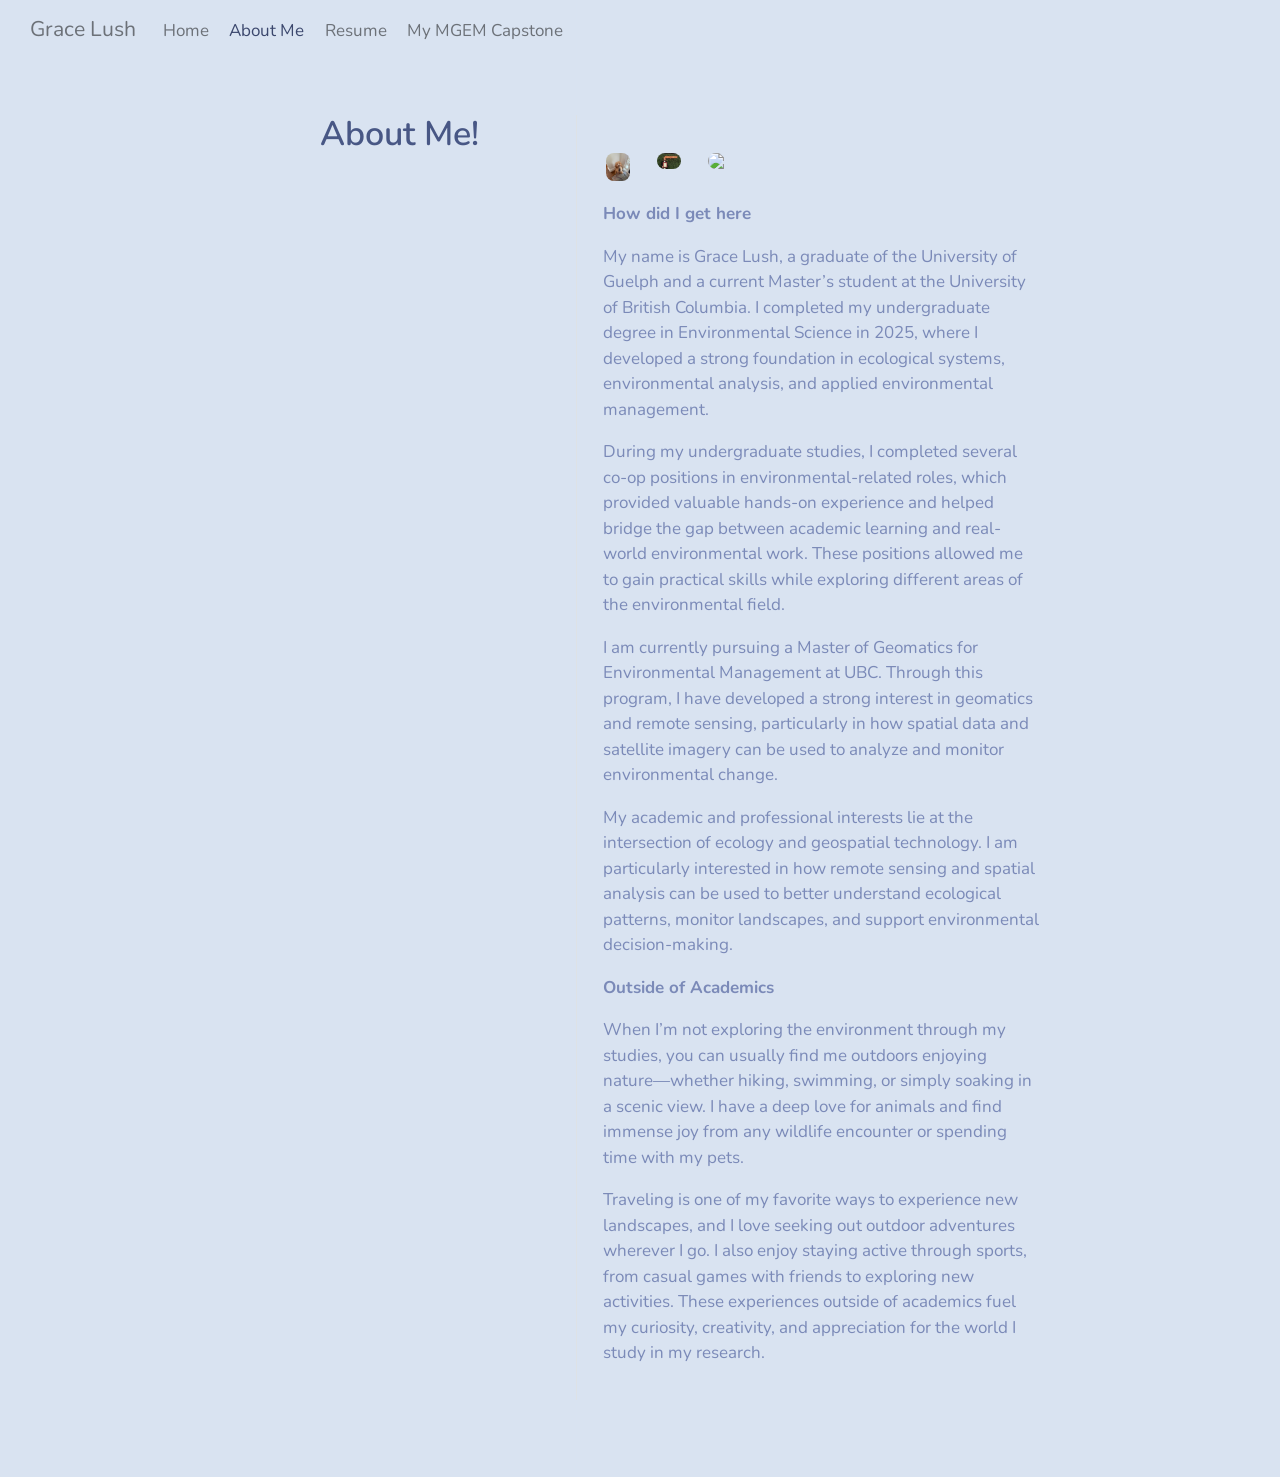
==== commit 1fdd9fd1: "changing the header" ====
--- a/aboutme.html
+++ b/aboutme.html
@@ -102,10 +102,6 @@
 <span class="menu-text">Resume</span></a>
   </li>  
   <li class="nav-item">
-    <a class="nav-link" href="./publications.html"> 
-<span class="menu-text">Deliverables</span></a>
-  </li>  
-  <li class="nav-item">
     <a class="nav-link" href="./content.html"> 
 <span class="menu-text">My MGEM Capstone</span></a>
   </li>  
@@ -133,16 +129,16 @@
 </header>
   </div>
   <div class="about-contents"><main class="content" id="quarto-document-content">
-<div class="grid quarto-layout-panel" data-layout-ncol="3">
+<div class="grid quarto-layout-panel" data-gap="1em" data-layout-ncol="3">
 <div class="quarto-layout-row">
 <div class="quarto-layout-cell" style="flex-basis: 33.3%;justify-content: center;">
-<p><img src="images/penny1.png" class="img-fluid" width="400"></p>
+<p><img src="images/penny1.png" class="img-fluid"></p>
 </div>
 <div class="quarto-layout-cell" style="flex-basis: 33.3%;justify-content: center;">
-<p><img src="images/grad.jpeg" class="img-fluid" width="400"></p>
+<p><img src="images/grad.jpeg" class="img-fluid"></p>
 </div>
 <div class="quarto-layout-cell" style="flex-basis: 33.3%;justify-content: center;">
-<p><img src="images/processed-0AF6773D-BD33-40F9-88D4-9371A02CCCED.jpeg" class="img-fluid" width="400"></p>
+<p><img src="images/processed-0AF6773D-BD33-40F9-88D4-9371A02CCCED.jpeg" class="img-fluid"></p>
 </div>
 </div>
 </div>
--- a/styles.css
+++ b/styles.css
@@ -43,3 +43,36 @@
     grid-template-columns: 1fr;
   }
 }
+
+/* Banner container */
+.banner {
+  background-image: url("images/banner.jpg"); /* path to your banner image */
+  height: 600px; /* taller for a more prominent banner */
+  width: 100%; /* full page width */
+  background-size: cover; /* image fills the banner */
+  background-position: center; /* center the image */
+  display: flex;
+  align-items: center; /* vertical center */
+  justify-content: center; /* horizontal center */
+}
+
+/* Text overlay */
+.banner-text {
+  text-align: center;
+  color: white;
+  background: rgba(0, 0, 200, 0.3); /* semi-transparent black background */
+  padding: 30px 50px;
+  border-radius: 10px;
+}
+
+/* Banner heading */
+.banner-text h1 {
+  font-size: 3.5rem;
+  margin-bottom: 10px;
+}
+
+/* Banner subtext */
+.banner-text p {
+  font-size: 1.2rem;
+  margin: 5px 0;
+}
